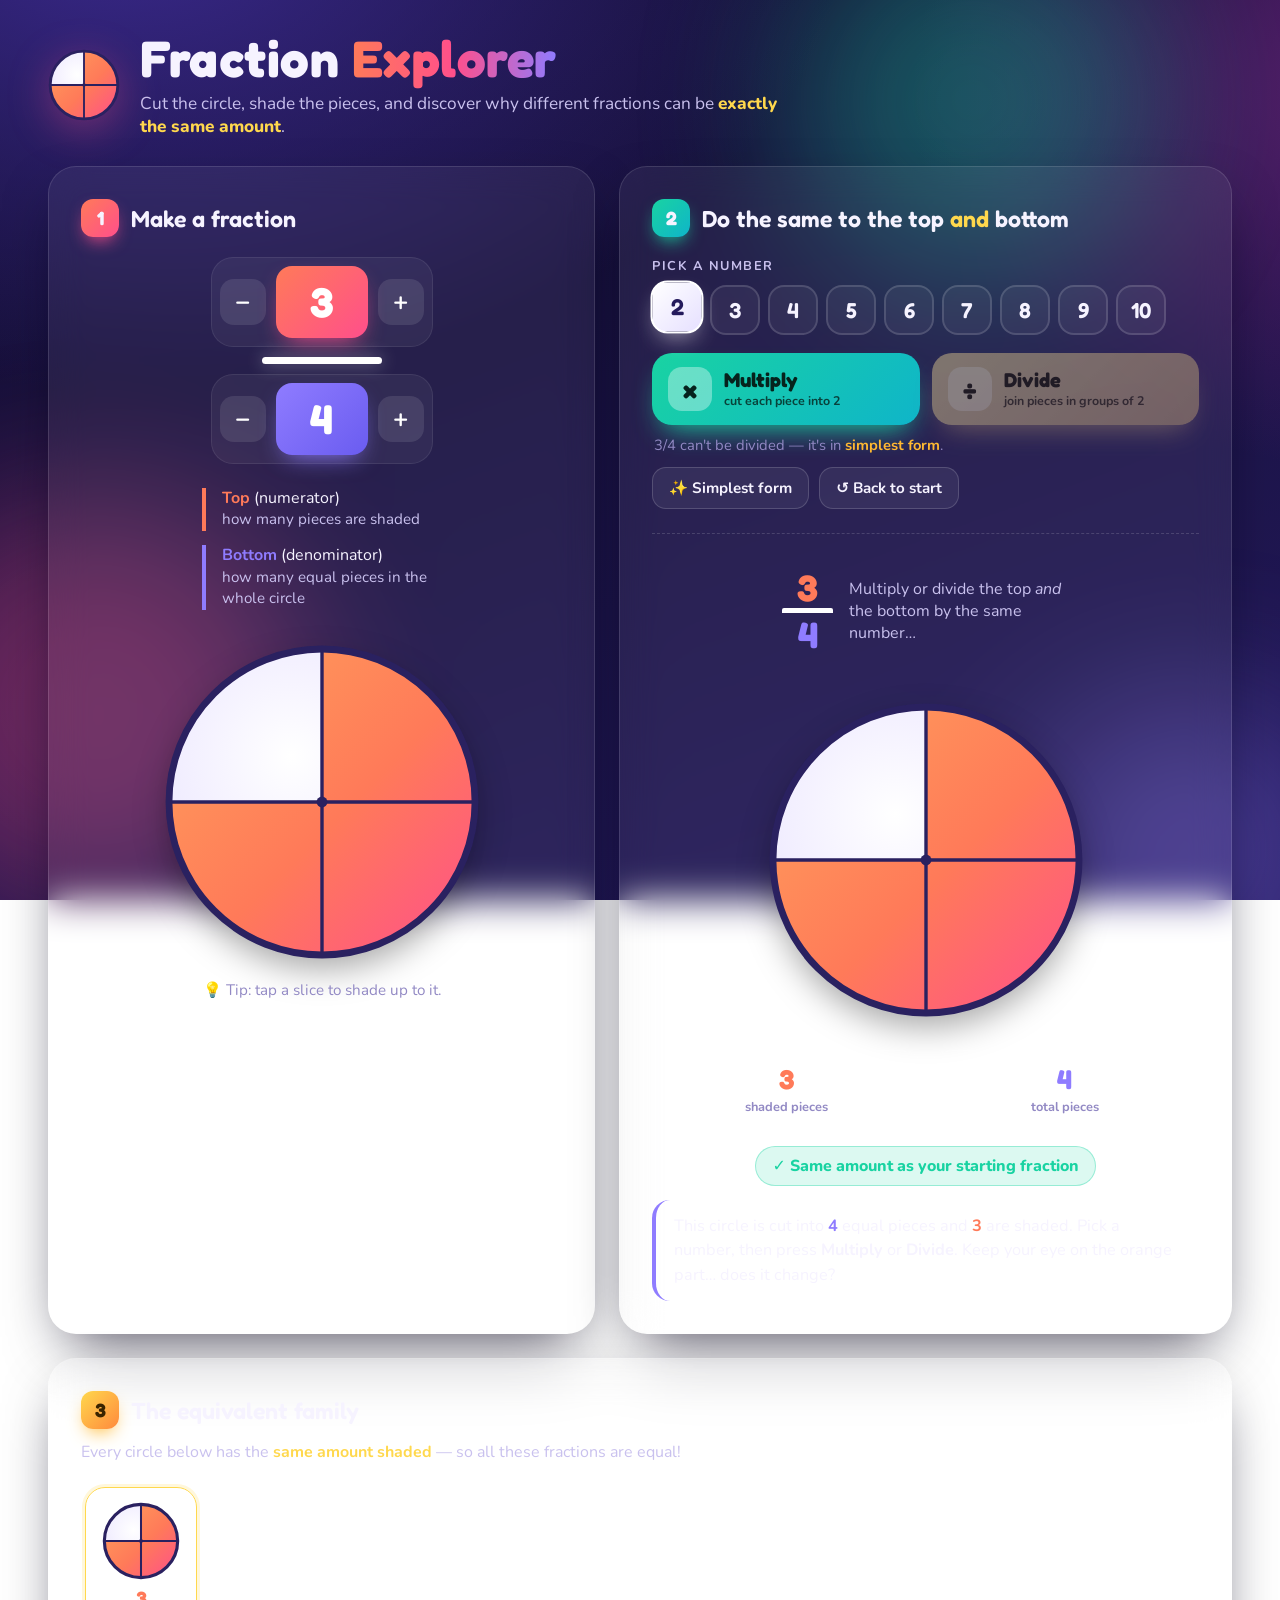
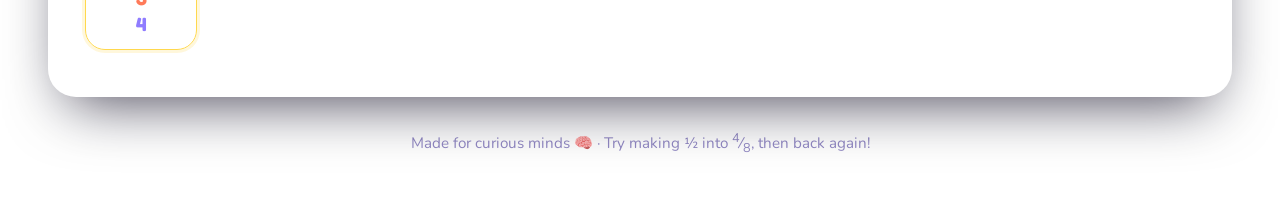
==== index.html @ bee0cf4a "Equivalent fractions visualiser Co-Authored-By: Claude Opus 5.5 <noreply@anthropic.com>" ====
<!DOCTYPE html>
<html lang="en">
<head>
  <meta charset="UTF-8">
  <meta name="viewport" content="width=device-width, initial-scale=1.0">
  <title>Fraction Explorer – See Why Fractions Are Equivalent</title>
  <meta name="description" content="A friendly visual tool for children: build a fraction on a circle, then multiply or divide the top and bottom by the same number to see why equivalent fractions are the same amount.">
  <link rel="preconnect" href="https://fonts.googleapis.com">
  <link rel="preconnect" href="https://fonts.gstatic.com" crossorigin>
  <link href="https://fonts.googleapis.com/css2?family=Fredoka:wght@500;600;700&family=Nunito:wght@400;600;700;800&display=swap" rel="stylesheet">
  <link rel="stylesheet" href="styles.css">
</head>
<body>
  <div class="bg-blobs" aria-hidden="true"><span></span><span></span><span></span></div>

  <header class="hero">
    <svg id="logo-circle" class="logo" role="img" aria-label="Fraction Explorer logo"></svg>
    <div>
      <h1>Fraction <span class="grad-text">Explorer</span></h1>
      <p class="tagline">Cut the circle, shade the pieces, and discover why different fractions can be <em>exactly the same amount</em>.</p>
    </div>
  </header>

  <main class="layout">
    <!-- STEP 1: build a fraction -->
    <section class="card" id="start-card" aria-labelledby="start-title">
      <div class="card-head">
        <span class="step-badge">1</span>
        <h2 id="start-title">Make a fraction</h2>
      </div>

      <div class="builder">
        <div class="fraction-input">
          <div class="stepper num">
            <button class="step-btn" id="num-minus" aria-label="Shade one fewer piece">−</button>
            <input id="numerator" type="number" inputmode="numeric" min="0" value="3" aria-label="Numerator (top number)">
            <button class="step-btn" id="num-plus" aria-label="Shade one more piece">+</button>
          </div>
          <div class="frac-bar" aria-hidden="true"></div>
          <div class="stepper den">
            <button class="step-btn" id="den-minus" aria-label="Fewer equal pieces">−</button>
            <input id="denominator" type="number" inputmode="numeric" min="1" max="24" value="4" aria-label="Denominator (bottom number)">
            <button class="step-btn" id="den-plus" aria-label="More equal pieces">+</button>
          </div>
        </div>

        <ul class="legend">
          <li class="legend-num"><strong>Top</strong> (numerator)<br><span>how many pieces are shaded</span></li>
          <li class="legend-den"><strong>Bottom</strong> (denominator)<br><span>how many equal pieces in the whole circle</span></li>
        </ul>
      </div>

      <div class="circle-wrap">
        <svg id="start-circle" role="img"></svg>
      </div>
      <p class="hint">💡 Tip: tap a slice to shade up to it.</p>
    </section>

    <!-- STEP 2: transform it -->
    <section class="card" id="change-card" aria-labelledby="change-title">
      <div class="card-head">
        <span class="step-badge alt">2</span>
        <h2 id="change-title">Do the same to the top <em>and</em> bottom</h2>
      </div>

      <div class="controls">
        <p class="control-label">Pick a number</p>
        <div class="chips" id="factor-chips" role="radiogroup" aria-label="Number to multiply or divide by"></div>

        <div class="op-buttons">
          <button id="multiply-btn" class="op op-mul">
            <span class="op-sym">×</span>
            <span class="op-text">Multiply<small>cut every piece smaller</small></span>
          </button>
          <button id="divide-btn" class="op op-div">
            <span class="op-sym">÷</span>
            <span class="op-text">Divide<small>join pieces together</small></span>
          </button>
        </div>
        <p class="divide-hint" id="divide-hint"></p>

        <div class="secondary-buttons">
          <button id="simplify-btn" class="ghost">✨ Simplest form</button>
          <button id="reset-btn" class="ghost">↺ Back to start</button>
        </div>
      </div>

      <div class="result">
        <div class="equation" id="equation" aria-live="polite"></div>
        <div class="circle-wrap">
          <svg id="current-circle" role="img"></svg>
        </div>
        <div class="stats">
          <div class="stat stat-num"><span id="stat-shaded">3</span><small>shaded pieces</small></div>
          <div class="stat stat-den"><span id="stat-total">4</span><small>total pieces</small></div>
        </div>
        <p class="same-badge" id="same-badge">✓ Same amount as your starting fraction</p>
        <p class="explain" id="explain" aria-live="polite"></p>
      </div>
    </section>
  </main>

  <!-- STEP 3: the family of equivalent fractions -->
  <section class="card family" aria-labelledby="family-title">
    <div class="card-head">
      <span class="step-badge gold">3</span>
      <h2 id="family-title">The equivalent family</h2>
    </div>
    <p class="family-sub">Every circle below has the <strong>same amount shaded</strong> — so all these fractions are equal!</p>
    <div class="trail" id="trail"></div>
  </section>

  <footer class="footer">Made for curious minds 🧠 &middot; Try making ½ into <sup>4</sup>&frasl;<sub>8</sub>, then back again!</footer>

  <script src="app.js"></script>
</body>
</html>
---- styles.css ----
/* =========================================================
   Fraction Explorer – design system
   ========================================================= */
:root {
  --bg-1: #120d2e;
  --bg-2: #241a5c;
  --ink: #f6f3ff;
  --ink-soft: #c9c1ee;
  --ink-mute: #9289c4;

  --num: #ff7a59;        /* numerator / shaded colour */
  --num-2: #ff4f8b;
  --den: #8f7cff;        /* denominator / pieces colour */
  --den-2: #5ad1ff;
  --mul: #19d3a2;
  --mul-2: #0fb5c9;
  --div: #ffb931;
  --div-2: #ff8a3d;
  --gold: #ffd84d;

  --card: rgba(255, 255, 255, 0.06);
  --card-border: rgba(255, 255, 255, 0.12);
  --radius: 28px;
  --shadow: 0 24px 60px -20px rgba(5, 2, 25, 0.75);

  --font-display: "Fredoka", system-ui, sans-serif;
  --font-body: "Nunito", system-ui, sans-serif;
}

* { box-sizing: border-box; }

html, body { margin: 0; }

body {
  min-height: 100vh;
  font-family: var(--font-body);
  color: var(--ink);
  background: radial-gradient(1200px 800px at 10% -10%, #3b2a8f 0%, transparent 60%),
              radial-gradient(900px 700px at 110% 10%, #5b1f6e 0%, transparent 55%),
              linear-gradient(160deg, var(--bg-1), var(--bg-2));
  background-attachment: fixed;
  padding: 32px clamp(16px, 4vw, 48px) 48px;
  overflow-x: hidden;
}

button { font-family: inherit; cursor: pointer; }

/* floating blurred blobs */
.bg-blobs { position: fixed; inset: 0; pointer-events: none; z-index: -1; overflow: hidden; }
.bg-blobs span {
  position: absolute; border-radius: 50%; filter: blur(80px); opacity: 0.35;
  animation: drift 22s ease-in-out infinite alternate;
}
.bg-blobs span:nth-child(1) { width: 420px; height: 420px; background: var(--num-2); top: 55%; left: -120px; }
.bg-blobs span:nth-child(2) { width: 360px; height: 360px; background: var(--mul); top: -80px; right: 10%; animation-delay: -6s; }
.bg-blobs span:nth-child(3) { width: 300px; height: 300px; background: var(--den); bottom: -100px; right: -60px; animation-delay: -12s; }
@keyframes drift {
  to { transform: translate(60px, -40px) scale(1.15); }
}

/* ---------- header ---------- */
.hero {
  max-width: 1200px; margin: 0 auto 28px;
  display: flex; align-items: center; gap: 20px;
}
.logo { width: 72px; height: 72px; flex: none; filter: drop-shadow(0 10px 20px rgba(255, 79, 139, 0.35)); animation: spin-slow 30s linear infinite; }
@keyframes spin-slow { to { transform: rotate(360deg); } }
h1 {
  font-family: var(--font-display); font-weight: 700;
  font-size: clamp(2rem, 4.5vw, 3.2rem); margin: 0; letter-spacing: 0.5px; line-height: 1.05;
}
.grad-text {
  background: linear-gradient(90deg, var(--num), var(--num-2), var(--den));
  -webkit-background-clip: text; background-clip: text; color: transparent;
}
.tagline { margin: 6px 0 0; color: var(--ink-soft); font-size: 1.08rem; max-width: 640px; }
.tagline em { color: var(--gold); font-style: normal; font-weight: 800; }

/* ---------- layout & cards ---------- */
.layout {
  max-width: 1200px; margin: 0 auto;
  display: grid; gap: 24px;
  grid-template-columns: 1fr;
}
@media (min-width: 980px) {
  .layout { grid-template-columns: 1fr 1.12fr; }
}

.card {
  background: var(--card);
  border: 1px solid var(--card-border);
  border-radius: var(--radius);
  box-shadow: var(--shadow);
  backdrop-filter: blur(18px);
  -webkit-backdrop-filter: blur(18px);
  padding: clamp(20px, 3vw, 32px);
  animation: rise 0.7s cubic-bezier(.2, .8, .2, 1) both;
}
#change-card { animation-delay: 0.1s; }
.family { max-width: 1200px; margin: 24px auto 0; animation-delay: 0.2s; }
@keyframes rise { from { opacity: 0; transform: translateY(18px); } }

.card-head { display: flex; align-items: center; gap: 12px; margin-bottom: 20px; }
.card-head h2 {
  font-family: var(--font-display); font-weight: 600; font-size: 1.45rem; margin: 0;
}
.card-head h2 em { color: var(--gold); font-style: normal; }
.step-badge {
  width: 38px; height: 38px; flex: none; border-radius: 12px;
  display: grid; place-items: center;
  font-family: var(--font-display); font-weight: 700; font-size: 1.2rem;
  background: linear-gradient(135deg, var(--num), var(--num-2));
  box-shadow: 0 8px 18px -6px var(--num-2);
}
.step-badge.alt { background: linear-gradient(135deg, var(--mul), var(--mul-2)); box-shadow: 0 8px 18px -6px var(--mul); }
.step-badge.gold { background: linear-gradient(135deg, var(--gold), var(--div-2)); box-shadow: 0 8px 18px -6px var(--div); color: #3a2400; }

/* ---------- fraction builder ---------- */
.builder { display: flex; align-items: center; gap: 24px; flex-wrap: wrap; justify-content: center; }

.fraction-input { display: flex; flex-direction: column; align-items: center; gap: 10px; }
.stepper {
  display: flex; align-items: center; gap: 10px;
  padding: 8px; border-radius: 22px;
  background: rgba(255, 255, 255, 0.05);
  border: 1px solid rgba(255, 255, 255, 0.08);
}
.stepper input {
  width: 92px; height: 72px; text-align: center;
  font-family: var(--font-display); font-weight: 700; font-size: 2.6rem;
  color: #fff; border: none; border-radius: 16px; outline: none;
  -moz-appearance: textfield; appearance: textfield;
  transition: box-shadow 0.2s, transform 0.2s;
}
.stepper input::-webkit-outer-spin-button,
.stepper input::-webkit-inner-spin-button { -webkit-appearance: none; margin: 0; }
.stepper.num input { background: linear-gradient(135deg, var(--num), var(--num-2)); box-shadow: 0 10px 24px -10px var(--num-2); }
.stepper.den input { background: linear-gradient(135deg, var(--den), #6a5cf0); box-shadow: 0 10px 24px -10px var(--den); }
.stepper input:focus { box-shadow: 0 0 0 4px rgba(255, 255, 255, 0.35); transform: scale(1.04); }

.step-btn {
  width: 46px; height: 46px; border-radius: 14px; border: none;
  background: rgba(255, 255, 255, 0.1); color: #fff;
  font-size: 1.6rem; font-weight: 700; line-height: 1;
  transition: background 0.2s, transform 0.15s;
}
.step-btn:hover { background: rgba(255, 255, 255, 0.2); transform: translateY(-2px); }
.step-btn:active { transform: scale(0.92); }

.frac-bar { width: 120px; height: 7px; border-radius: 6px; background: #fff; box-shadow: 0 0 18px rgba(255, 255, 255, 0.45); }

.legend { list-style: none; padding: 0; margin: 0; display: grid; gap: 14px; max-width: 240px; }
.legend li { padding-left: 16px; border-left: 4px solid; line-height: 1.35; }
.legend li span { color: var(--ink-soft); font-size: 0.95rem; }
.legend-num { border-color: var(--num) !important; }
.legend-num strong { color: var(--num); }
.legend-den { border-color: var(--den) !important; }
.legend-den strong { color: var(--den); }

.hint { text-align: center; color: var(--ink-mute); margin: 8px 0 0; font-size: 0.95rem; }

/* ---------- circles ---------- */
.circle-wrap { display: grid; place-items: center; margin-top: 22px; }
.circle-wrap svg { width: min(100%, 340px); aspect-ratio: 1; overflow: visible; }

.fraction-circle { --cut-w: 2; }
.fraction-circle .plate-shadow { fill: rgba(0, 0, 0, 0.35); filter: blur(10px); }
.fraction-circle .rim { fill: none; stroke: #2a2160; stroke-width: 4; }
.fraction-circle .cut {
  fill: none; stroke: #2a2160; stroke-width: var(--cut-w); stroke-linecap: round;
  stroke-dasharray: 1; stroke-dashoffset: 0;
  transition: stroke-dashoffset 0.55s cubic-bezier(.4, 0, .2, 1), opacity 0.55s ease, stroke 0.9s ease, stroke-width 0.9s ease;
}
.fraction-circle .cut.new { stroke: #ffffff; stroke-width: calc(var(--cut-w) * 1.9); }
.fraction-circle .cut.leaving { stroke: var(--gold); stroke-width: calc(var(--cut-w) * 1.9); }
.fraction-circle .hub { fill: #2a2160; }
.fraction-circle .hit { fill: transparent; cursor: pointer; transition: fill 0.15s; }
.fraction-circle .hit:hover { fill: rgba(143, 124, 255, 0.22); }
.fraction-circle .shade { transition: filter 0.3s; }

.fraction-circle.pop { animation: pop 0.7s cubic-bezier(.3, 1.6, .5, 1); }
@keyframes pop { 40% { transform: scale(1.05); } }

/* ---------- controls ---------- */
.control-label {
  margin: 0 0 10px; color: var(--ink-soft); font-weight: 700;
  text-transform: uppercase; letter-spacing: 1.5px; font-size: 0.8rem;
}
.chips { display: flex; flex-wrap: wrap; gap: 8px; }
.chip {
  position: relative;
  width: 50px; height: 50px; border-radius: 16px;
  border: 2px solid rgba(255, 255, 255, 0.14);
  background: rgba(255, 255, 255, 0.05); color: var(--ink);
  font-family: var(--font-display); font-weight: 600; font-size: 1.35rem;
  transition: all 0.2s cubic-bezier(.3, 1.4, .5, 1);
}
.chip:hover { transform: translateY(-3px); border-color: rgba(255, 255, 255, 0.35); }
.chip[aria-checked="true"] {
  background: linear-gradient(135deg, #fff, #e6e0ff); color: #241a5c; border-color: #fff;
  transform: translateY(-3px) scale(1.06);
  box-shadow: 0 10px 22px -8px rgba(255, 255, 255, 0.6);
}
.chip .can-div {
  position: absolute; top: -6px; right: -6px;
  width: 18px; height: 18px; border-radius: 50%;
  background: var(--div); color: #3a2400; font-size: 0.75rem; line-height: 18px;
  font-family: var(--font-body); font-weight: 800;
  box-shadow: 0 2px 6px rgba(0, 0, 0, 0.3);
}

.op-buttons { display: grid; grid-template-columns: 1fr 1fr; gap: 12px; margin-top: 18px; }
.op {
  display: flex; align-items: center; gap: 12px;
  padding: 14px 16px; border: none; border-radius: 20px; color: #06231d;
  text-align: left;
  transition: transform 0.2s cubic-bezier(.3, 1.4, .5, 1), box-shadow 0.2s, filter 0.2s, opacity 0.2s;
}
.op-mul { background: linear-gradient(135deg, var(--mul), var(--mul-2)); box-shadow: 0 14px 28px -12px var(--mul); }
.op-div { background: linear-gradient(135deg, var(--div), var(--div-2)); box-shadow: 0 14px 28px -12px var(--div-2); color: #3a1a00; }
.op:hover { transform: translateY(-3px); filter: brightness(1.08); }
.op:active { transform: scale(0.96); }
.op.unavailable { filter: grayscale(0.75) brightness(0.8); opacity: 0.7; }
.op-sym {
  width: 44px; height: 44px; flex: none; border-radius: 14px;
  display: grid; place-items: center;
  background: rgba(255, 255, 255, 0.35);
  font-family: var(--font-display); font-weight: 700; font-size: 1.8rem;
}
.op-text { font-family: var(--font-display); font-weight: 700; font-size: 1.25rem; display: flex; flex-direction: column; line-height: 1.1; }
.op-text small { font-family: var(--font-body); font-weight: 700; font-size: 0.78rem; opacity: 0.8; margin-top: 3px; }

.divide-hint { margin: 10px 2px 0; color: var(--ink-mute); font-size: 0.92rem; min-height: 1.3em; }
.divide-hint strong { color: var(--div); }

.secondary-buttons { display: flex; gap: 10px; margin-top: 12px; flex-wrap: wrap; }
.ghost {
  padding: 10px 16px; border-radius: 14px;
  background: rgba(255, 255, 255, 0.06); border: 1px solid rgba(255, 255, 255, 0.16);
  color: var(--ink); font-weight: 700; font-size: 0.95rem;
  transition: background 0.2s, transform 0.2s;
}
.ghost:hover { background: rgba(255, 255, 255, 0.14); transform: translateY(-2px); }

/* ---------- result ---------- */
.result { margin-top: 24px; padding-top: 22px; border-top: 1px dashed rgba(255, 255, 255, 0.15); }

.equation {
  display: flex; align-items: center; justify-content: center; gap: 16px; flex-wrap: wrap;
  min-height: 112px;
}
.equation .prompt { color: var(--ink-soft); font-size: 1rem; max-width: 220px; line-height: 1.35; }

.frac {
  display: inline-flex; flex-direction: column; align-items: center;
  font-family: var(--font-display); font-weight: 700; font-size: 2.3rem; line-height: 1.1;
}
.frac .n { color: var(--num); }
.frac .d { color: var(--den); border-top: 5px solid #fff; padding-top: 2px; min-width: 1.4em; text-align: center; border-radius: 2px; }
.frac.small { font-size: 1.2rem; }
.frac.small .d { border-top-width: 3px; }
.frac.fresh { animation: pop 0.7s cubic-bezier(.3, 1.6, .5, 1); }

.eq-op {
  display: inline-flex; flex-direction: column; gap: 14px;
  font-family: var(--font-display); font-weight: 700; font-size: 1.05rem;
}
.eq-op span { padding: 3px 10px; border-radius: 10px; }
.eq-op.mul span { background: rgba(25, 211, 162, 0.18); color: var(--mul); }
.eq-op.div span { background: rgba(255, 185, 49, 0.18); color: var(--div); }
.eq-eq { font-family: var(--font-display); font-size: 2.2rem; font-weight: 700; color: var(--ink-soft); }

.stats { display: grid; grid-template-columns: repeat(2, 1fr); gap: 10px; margin-top: 20px; }
.stat {
  text-align: center; padding: 12px 6px; border-radius: 18px;
  background: rgba(255, 255, 255, 0.05); border: 1px solid rgba(255, 255, 255, 0.08);
}
.stat span { display: block; font-family: var(--font-display); font-weight: 700; font-size: 1.7rem; }
.stat small { color: var(--ink-mute); font-weight: 700; font-size: 0.8rem; }
.stat-num span { color: var(--num); }
.stat-den span { color: var(--den); }
.stat span.bump { animation: pop 0.6s cubic-bezier(.3, 1.6, .5, 1); }

.same-badge {
  margin: 16px auto 0; width: fit-content;
  padding: 8px 16px; border-radius: 999px;
  background: rgba(25, 211, 162, 0.15); color: var(--mul); font-weight: 800;
  border: 1px solid rgba(25, 211, 162, 0.35);
}

.explain {
  margin: 14px 0 0; padding: 14px 18px; border-radius: 18px;
  background: rgba(255, 255, 255, 0.05); color: var(--ink);
  line-height: 1.5; font-size: 1.02rem;
  border-left: 4px solid var(--den);
}
.explain b.n { color: var(--num); }
.explain b.d { color: var(--den); }
.explain.mul { border-left-color: var(--mul); }
.explain.div { border-left-color: var(--div); }
.explain.warn { border-left-color: var(--num-2); background: rgba(255, 79, 139, 0.1); }

.shake { animation: shake 0.45s; }
@keyframes shake {
  20%, 60% { transform: translateX(-7px); }
  40%, 80% { transform: translateX(7px); }
}

/* ---------- family trail ---------- */
.family-sub { margin: -8px 0 18px; color: var(--ink-soft); }
.family-sub strong { color: var(--gold); }
.trail { display: flex; align-items: center; gap: 6px; overflow-x: auto; padding: 6px 4px 14px; scroll-behavior: smooth; }
.trail-item {
  flex: none; display: flex; flex-direction: column; align-items: center; gap: 8px;
  padding: 14px 16px; border-radius: 20px;
  background: rgba(255, 255, 255, 0.05); border: 1px solid rgba(255, 255, 255, 0.1);
  animation: rise 0.5s cubic-bezier(.2, .8, .2, 1) both;
}
.trail-item.current { border-color: var(--gold); box-shadow: 0 0 0 3px rgba(255, 216, 77, 0.2); }
.trail-item svg { width: 78px; height: 78px; }
.trail-arrow {
  flex: none; display: flex; flex-direction: column; align-items: center;
  font-family: var(--font-display); font-weight: 700; font-size: 0.95rem; color: var(--ink-mute);
  padding: 0 4px;
}
.trail-arrow .tag { padding: 2px 8px; border-radius: 8px; }
.trail-arrow .tag.mul { background: rgba(25, 211, 162, 0.18); color: var(--mul); }
.trail-arrow .tag.div { background: rgba(255, 185, 49, 0.18); color: var(--div); }
.trail-arrow .arr { font-size: 1.4rem; line-height: 1; }

.footer { text-align: center; color: var(--ink-mute); margin-top: 32px; font-size: 0.95rem; }

@media (max-width: 520px) {
  .stepper input { width: 76px; height: 62px; font-size: 2.2rem; }
  .op-buttons { grid-template-columns: 1fr; }
  .hero { flex-direction: column; text-align: center; }
}

@media (prefers-reduced-motion: reduce) {
  *, *::before, *::after { animation: none !important; transition: none !important; }
}
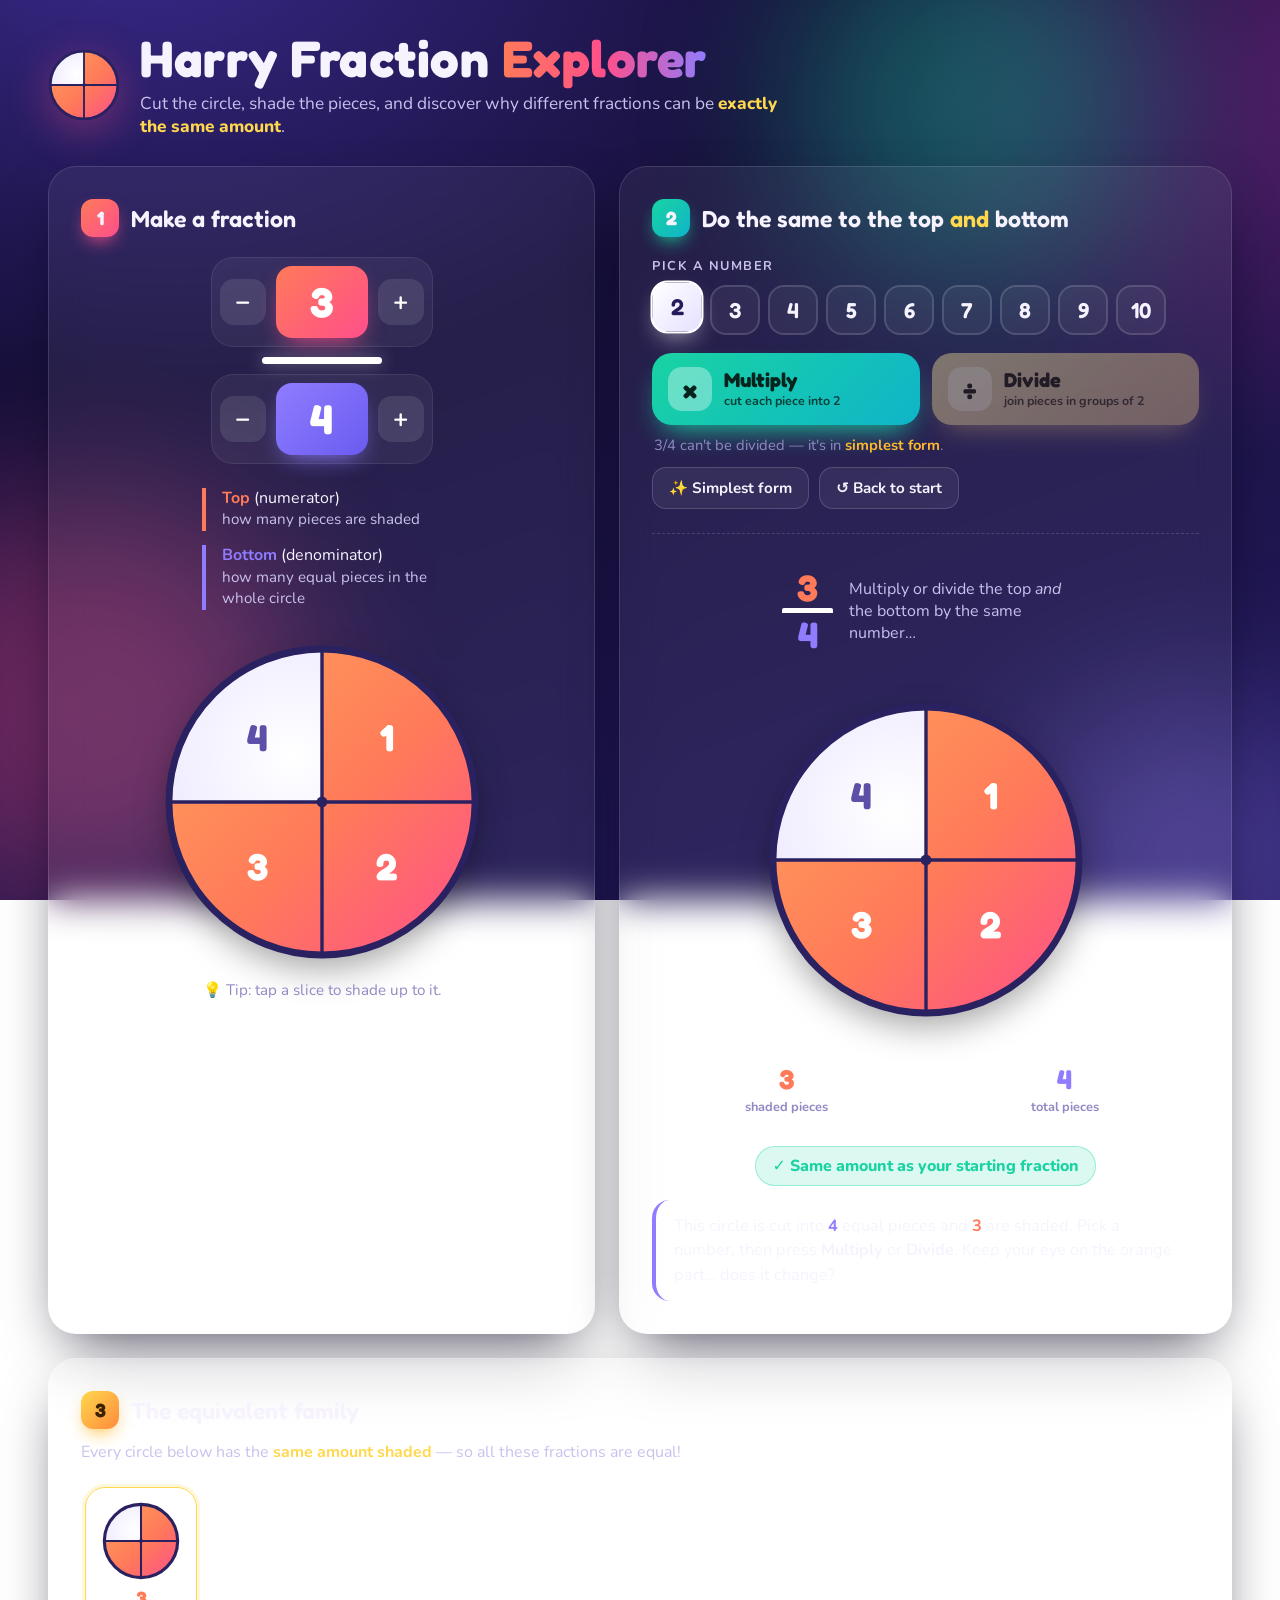
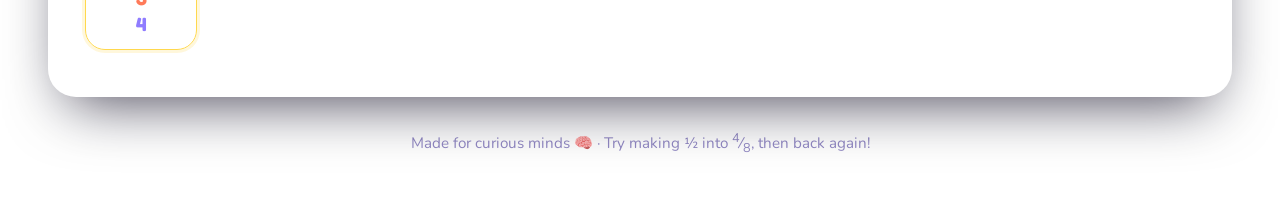
==== commit b4b99b9f: "Number each slice and personalise the title Co-Authored-By: Claude Opus 5.5 <noreply@anthropic.com>" ====
--- a/index.html
+++ b/index.html
@@ -3,7 +3,7 @@
 <head>
   <meta charset="UTF-8">
   <meta name="viewport" content="width=device-width, initial-scale=1.0">
-  <title>Fraction Explorer – See Why Fractions Are Equivalent</title>
+  <title>Harry Fraction Explorer – See Why Fractions Are Equivalent</title>
   <meta name="description" content="A friendly visual tool for children: build a fraction on a circle, then multiply or divide the top and bottom by the same number to see why equivalent fractions are the same amount.">
   <link rel="preconnect" href="https://fonts.googleapis.com">
   <link rel="preconnect" href="https://fonts.gstatic.com" crossorigin>
@@ -14,9 +14,9 @@
   <div class="bg-blobs" aria-hidden="true"><span></span><span></span><span></span></div>
 
   <header class="hero">
-    <svg id="logo-circle" class="logo" role="img" aria-label="Fraction Explorer logo"></svg>
+    <svg id="logo-circle" class="logo" role="img" aria-label="Harry Fraction Explorer logo"></svg>
     <div>
-      <h1>Fraction <span class="grad-text">Explorer</span></h1>
+      <h1>Harry Fraction <span class="grad-text">Explorer</span></h1>
       <p class="tagline">Cut the circle, shade the pieces, and discover why different fractions can be <em>exactly the same amount</em>.</p>
     </div>
   </header>
--- a/styles.css
+++ b/styles.css
@@ -177,6 +177,13 @@
 .fraction-circle .hit { fill: transparent; cursor: pointer; transition: fill 0.15s; }
 .fraction-circle .hit:hover { fill: rgba(143, 124, 255, 0.22); }
 .fraction-circle .shade { transition: filter 0.3s; }
+.fraction-circle .seg-label {
+  font-family: var(--font-display); font-weight: 700;
+  text-anchor: middle; dominant-baseline: central;
+  fill: #5b4fa8; pointer-events: none; user-select: none;
+  transition: opacity 0.4s ease, fill 0.4s ease;
+}
+.fraction-circle .seg-label.on { fill: #ffffff; }
 
 .fraction-circle.pop { animation: pop 0.7s cubic-bezier(.3, 1.6, .5, 1); }
 @keyframes pop { 40% { transform: scale(1.05); } }
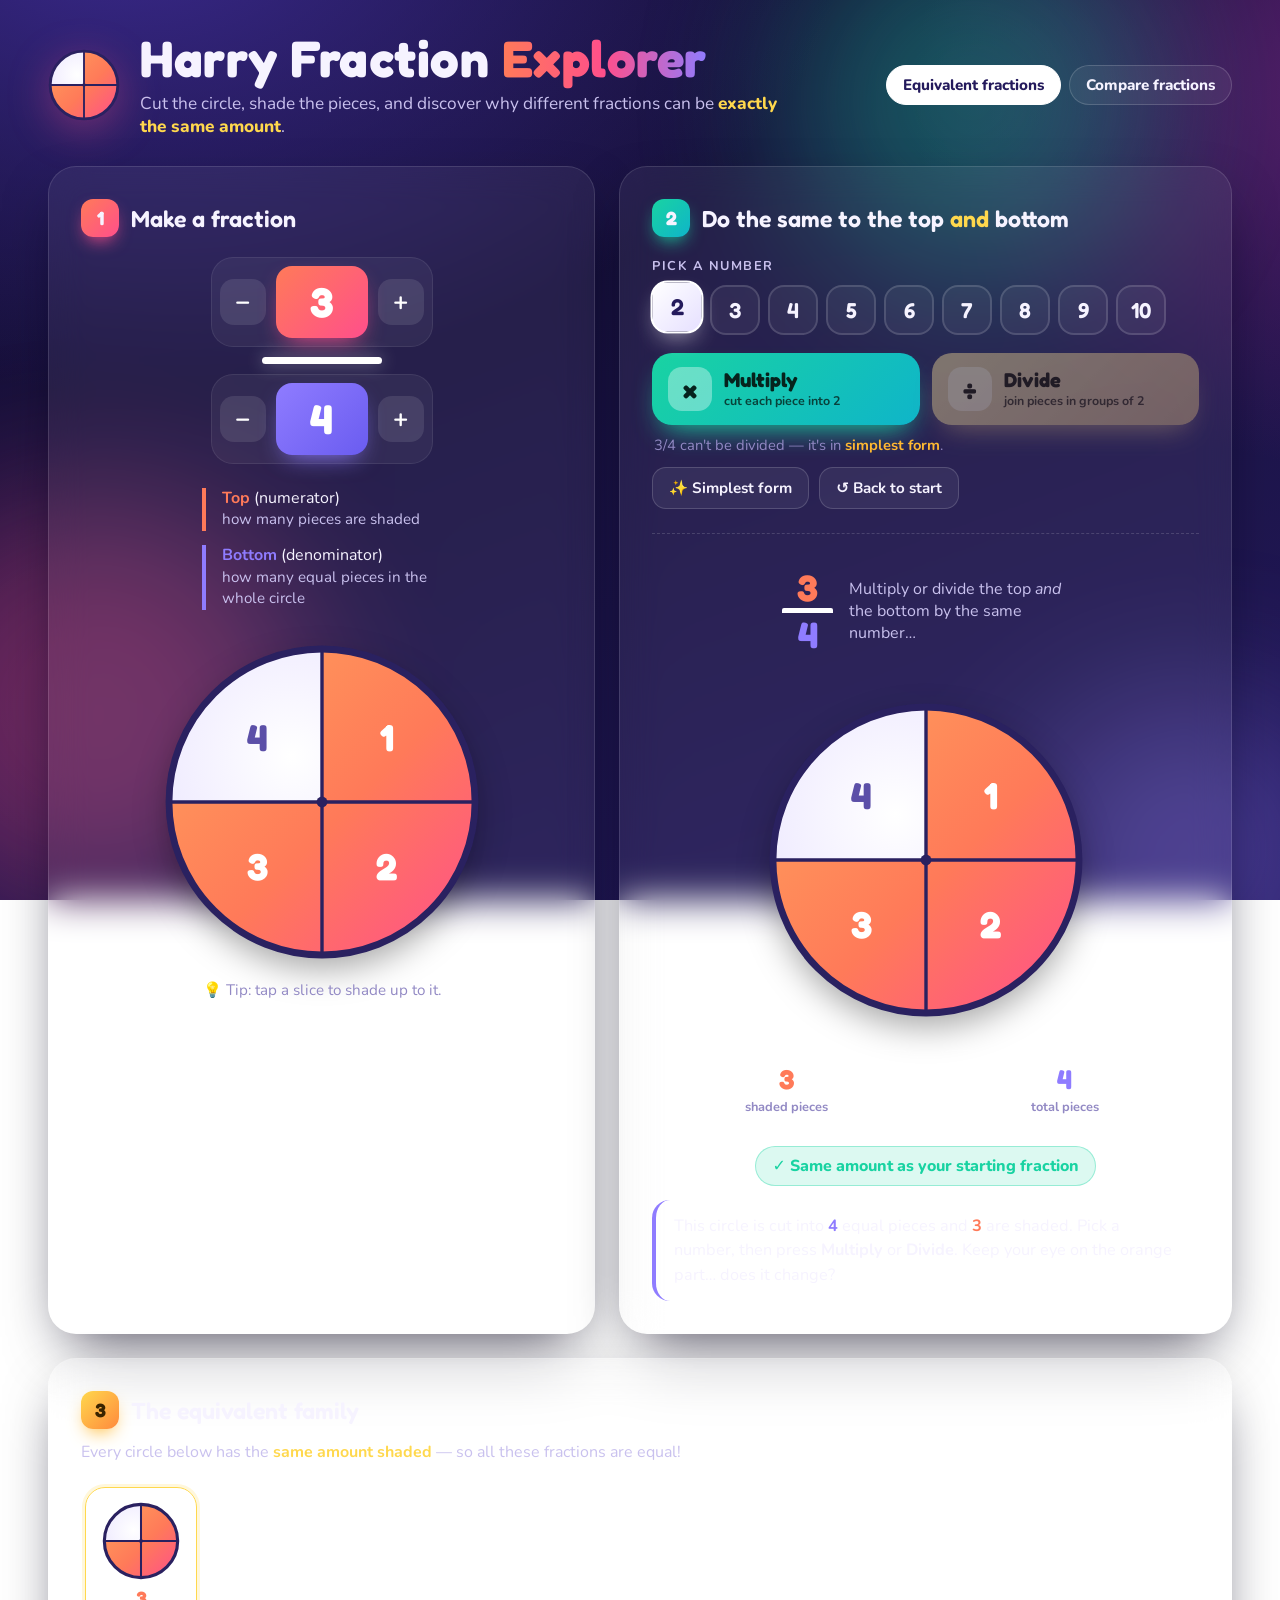
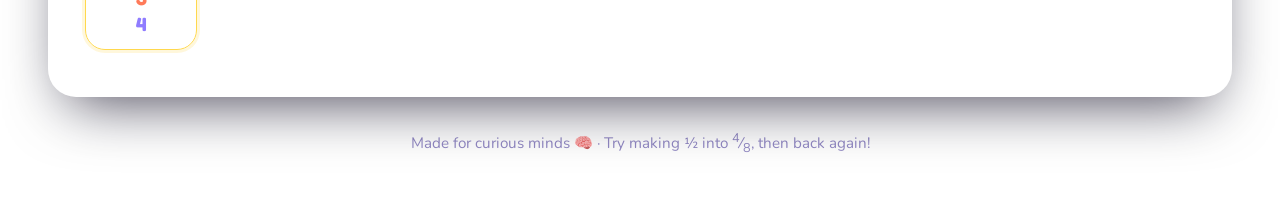
==== commit ed1ed6bf: "Add compare page: drag circles together to see whether their pieces line up Co-Authored-By: Claude O" ====
--- a/index.html
+++ b/index.html
@@ -19,6 +19,10 @@
       <h1>Harry Fraction <span class="grad-text">Explorer</span></h1>
       <p class="tagline">Cut the circle, shade the pieces, and discover why different fractions can be <em>exactly the same amount</em>.</p>
     </div>
+    <nav class="page-nav" aria-label="Pages">
+      <a href="index.html" aria-current="page">Equivalent fractions</a>
+      <a href="compare.html">Compare fractions</a>
+    </nav>
   </header>
 
   <main class="layout">
@@ -112,6 +116,7 @@
 
   <footer class="footer">Made for curious minds 🧠 &middot; Try making ½ into <sup>4</sup>&frasl;<sub>8</sub>, then back again!</footer>
 
+  <script src="fraction-circle.js"></script>
   <script src="app.js"></script>
 </body>
 </html>
--- a/styles.css
+++ b/styles.css
@@ -346,3 +346,158 @@
 @media (prefers-reduced-motion: reduce) {
   *, *::before, *::after { animation: none !important; transition: none !important; }
 }
+
+/* =========================================================
+   Page navigation (shared)
+   ========================================================= */
+[hidden] { display: none !important; }
+
+.page-nav { margin-left: auto; display: flex; gap: 8px; flex-wrap: wrap; justify-content: flex-end; }
+.page-nav a {
+  padding: 9px 16px; border-radius: 999px; text-decoration: none;
+  color: var(--ink); font-weight: 800; font-size: 0.95rem;
+  background: rgba(255, 255, 255, 0.06); border: 1px solid rgba(255, 255, 255, 0.16);
+  transition: background 0.2s, transform 0.2s;
+}
+.page-nav a:hover { background: rgba(255, 255, 255, 0.14); transform: translateY(-2px); }
+.page-nav a[aria-current="page"] { background: #fff; color: var(--bg-2); border-color: #fff; }
+@media (max-width: 520px) { .page-nav { margin: 0 auto; justify-content: center; } }
+
+/* =========================================================
+   Compare page
+   ========================================================= */
+.compare-layout {
+  max-width: 1200px; margin: 0 auto;
+  display: grid; gap: 20px; align-items: start;
+  grid-template-columns: 1fr 1fr;
+  grid-template-areas: "a b" "stage stage";
+}
+.side-card.a { grid-area: a; }
+.side-card.b { grid-area: b; animation-delay: 0.1s; }
+.stage-card { grid-area: stage; animation-delay: 0.2s; }
+@media (min-width: 1080px) {
+  .compare-layout { grid-template-columns: 1fr 1.45fr 1fr; grid-template-areas: "a stage b"; }
+}
+
+/* circle B uses teal instead of coral */
+.side-card.b .stepper.num input { background: linear-gradient(135deg, var(--mul), var(--mul-2)); box-shadow: 0 10px 24px -10px var(--mul); }
+.frac.b .n, b.nb { color: var(--mul); }
+b.na { color: var(--num); }
+
+/* smaller steppers so two cards fit side by side */
+.fraction-input.compact { gap: 8px; }
+.fraction-input.compact .stepper { padding: 5px; gap: 6px; border-radius: 18px; }
+.fraction-input.compact .stepper input { width: 64px; height: 52px; font-size: 1.9rem; border-radius: 13px; }
+.fraction-input.compact .step-btn { width: 38px; height: 38px; font-size: 1.3rem; border-radius: 11px; }
+.fraction-input.compact .frac-bar { width: 84px; height: 5px; }
+
+/* the draggable circle */
+.drag-src {
+  position: relative; width: min(100%, 240px); margin: 18px auto 0;
+  border-radius: 50%; cursor: grab; touch-action: none; user-select: none; -webkit-user-select: none;
+  transition: opacity 0.2s, transform 0.25s cubic-bezier(.3, 1.4, .5, 1);
+}
+.drag-src svg { display: block; width: 100%; aspect-ratio: 1; overflow: visible; }
+.drag-src:hover { transform: translateY(-3px) rotate(-2deg); }
+.drag-src:focus-visible { outline: 4px solid rgba(255, 255, 255, 0.6); outline-offset: 6px; }
+.drag-src.dragging { opacity: 0.3; }
+.drag-src.over { transform: scale(1.06); }
+.drag-src.over svg { filter: drop-shadow(0 0 16px var(--gold)); }
+.drag-src.placed::after {
+  content: "✓ in the overlap"; position: absolute; left: 50%; bottom: -6px; transform: translateX(-50%);
+  padding: 3px 10px; border-radius: 999px; white-space: nowrap;
+  background: var(--gold); color: #3a2400; font-weight: 800; font-size: 0.75rem;
+}
+.drag-ghost {
+  position: fixed; z-index: 50; margin: 0; pointer-events: none; overflow: visible;
+  filter: drop-shadow(0 18px 30px rgba(0, 0, 0, 0.45));
+}
+
+.cut-note { text-align: center; color: var(--ink-soft); font-size: 0.9rem; margin: 14px 0 0; min-height: 1.4em; line-height: 1.6; }
+.cut-note .frac.small { font-size: 0.95rem; vertical-align: middle; }
+.side-card .hint { margin-top: 4px; }
+
+
+/* ---------- overlap zone ---------- */
+.cmp-eq { min-height: 84px; gap: 22px; }
+.cmp-sym { font-family: var(--font-display); font-weight: 700; font-size: 2.6rem; color: var(--gold); min-width: 1ch; text-align: center; }
+.cmp-sym.unknown { color: var(--ink-mute); }
+
+.drop-zone {
+  margin-top: 12px; padding: 22px 16px 16px; border-radius: 26px;
+  border: 3px dashed rgba(255, 255, 255, 0.18); background: rgba(255, 255, 255, 0.03);
+  transition: border-color 0.2s, background 0.2s, box-shadow 0.2s;
+}
+.drop-zone.over { border-color: var(--gold); background: rgba(255, 216, 77, 0.08); box-shadow: 0 0 0 6px rgba(255, 216, 77, 0.12); }
+.drop-zone.full { border-style: solid; border-color: rgba(255, 255, 255, 0.1); }
+
+.stack { position: relative; width: min(100%, 360px); aspect-ratio: 1; margin: 0 auto; }
+.stack::before { /* empty-plate outline */
+  content: ""; position: absolute; inset: 5%; border-radius: 50%;
+  border: 3px dashed rgba(255, 255, 255, 0.2);
+}
+.stack .layer, .stack .match-layer { position: absolute; inset: 0; width: 100%; height: 100%; overflow: visible; pointer-events: none; }
+.stack .layer { opacity: 0; transform: scale(1.12); transition: opacity 0.35s ease, transform 0.5s cubic-bezier(.3, 1.4, .5, 1); }
+.stack .layer.in { opacity: 1; transform: none; }
+.stack .layer.bottom { z-index: 1; }
+.stack .layer.top { z-index: 2; }
+.stack .layer.top .plate, .stack .layer.top .plate-shadow { display: none; }
+.stack .match-layer { z-index: 3; }
+.stack .seg-label { display: none; }
+.stack .layer.a .cut { stroke: #b8361b; }
+.stack .layer.b .cut { stroke: #06706f; }
+
+.match-under, .match-line {
+  fill: none; stroke-linecap: round;
+  stroke-dasharray: 1; stroke-dashoffset: 1;
+  transition: stroke-dashoffset 0.5s cubic-bezier(.4, 0, .2, 1);
+}
+.match-under { stroke: #5a3300; opacity: 0.7; }
+.match-line { stroke: var(--gold); }
+/* dotted "here's where to cut" lines – only shown after the child asks how */
+.how-line {
+  fill: none; stroke: #2a2160; stroke-width: 1.1; stroke-dasharray: 2.5 2.5; stroke-linecap: round;
+  opacity: 0.7; animation: fade-in 0.4s ease both;
+}
+@keyframes fade-in { from { opacity: 0; } }
+.diff-wedge {
+  fill: rgba(255, 216, 77, 0.35); stroke: #ffb800; stroke-width: 3; stroke-linejoin: round;
+  animation: glow 1.4s ease-in-out infinite alternate;
+}
+@keyframes glow { from { fill-opacity: 0.25; } to { fill-opacity: 0.9; } }
+
+.drop-hint { text-align: center; margin: 14px 0 0; font-family: var(--font-display); font-weight: 600; font-size: 1.15rem; color: var(--ink-soft); }
+.drop-zone.full .drop-hint { display: none; }
+
+.stage-legend { display: flex; justify-content: center; gap: 16px; flex-wrap: wrap; margin-top: 12px; }
+.stage-legend:empty { display: none; }
+.stage-legend .key { display: inline-flex; align-items: center; gap: 8px; font-weight: 800; color: var(--ink-soft); }
+.stage-legend .key .frac.small { font-size: 0.95rem; }
+.stage-legend .key i { width: 22px; height: 22px; border-radius: 6px; border: 2px solid rgba(255, 255, 255, 0.5); }
+.stage-legend .key.a i { background: linear-gradient(135deg, #ffa25b, #ff4f8b); }
+.stage-legend .key.b i { background: linear-gradient(135deg, #6ff0d2, #0fa3c9); }
+.stage-legend .key.a.striped i { background: repeating-linear-gradient(45deg, #ff4f8b 0 3px, rgba(255, 79, 139, 0.2) 3px 7px), #fff; }
+.stage-legend .key.b.striped i { background: repeating-linear-gradient(45deg, #0fa3c9 0 3px, rgba(15, 163, 201, 0.2) 3px 7px), #fff; }
+
+.stage-card .explain { margin-top: 18px; }
+.stage-card .explain .frac.small { font-size: 1rem; vertical-align: middle; }
+.stage-buttons { display: flex; flex-wrap: wrap; gap: 10px; margin-top: 14px; align-items: center; }
+.op.convert { flex: 1 1 220px; }
+.presets { margin-top: 20px; padding-top: 16px; border-top: 1px dashed rgba(255, 255, 255, 0.15); }
+.preset-list { display: flex; flex-wrap: wrap; gap: 8px; }
+.preset { display: inline-flex; align-items: center; gap: 8px; padding: 6px 12px; }
+.preset .frac.small { font-size: 1rem; }
+.preset > span { color: var(--ink-mute); }
+
+@media (max-width: 600px) {
+  .compare-layout { gap: 12px; }
+  .side-card { padding: 14px; border-radius: 22px; }
+  .side-card .card-head { margin-bottom: 12px; gap: 8px; }
+  .side-card .card-head h2 { font-size: 1.05rem; }
+  .side-card .step-badge { width: 32px; height: 32px; font-size: 1rem; }
+  .fraction-input.compact .stepper { gap: 4px; padding: 4px; }
+  .fraction-input.compact .stepper input { width: 46px; height: 44px; font-size: 1.5rem; }
+  .fraction-input.compact .step-btn { width: 32px; height: 32px; font-size: 1.1rem; }
+  .side-card .hint { font-size: 0.8rem; }
+  .cmp-eq { min-height: 70px; }
+}
